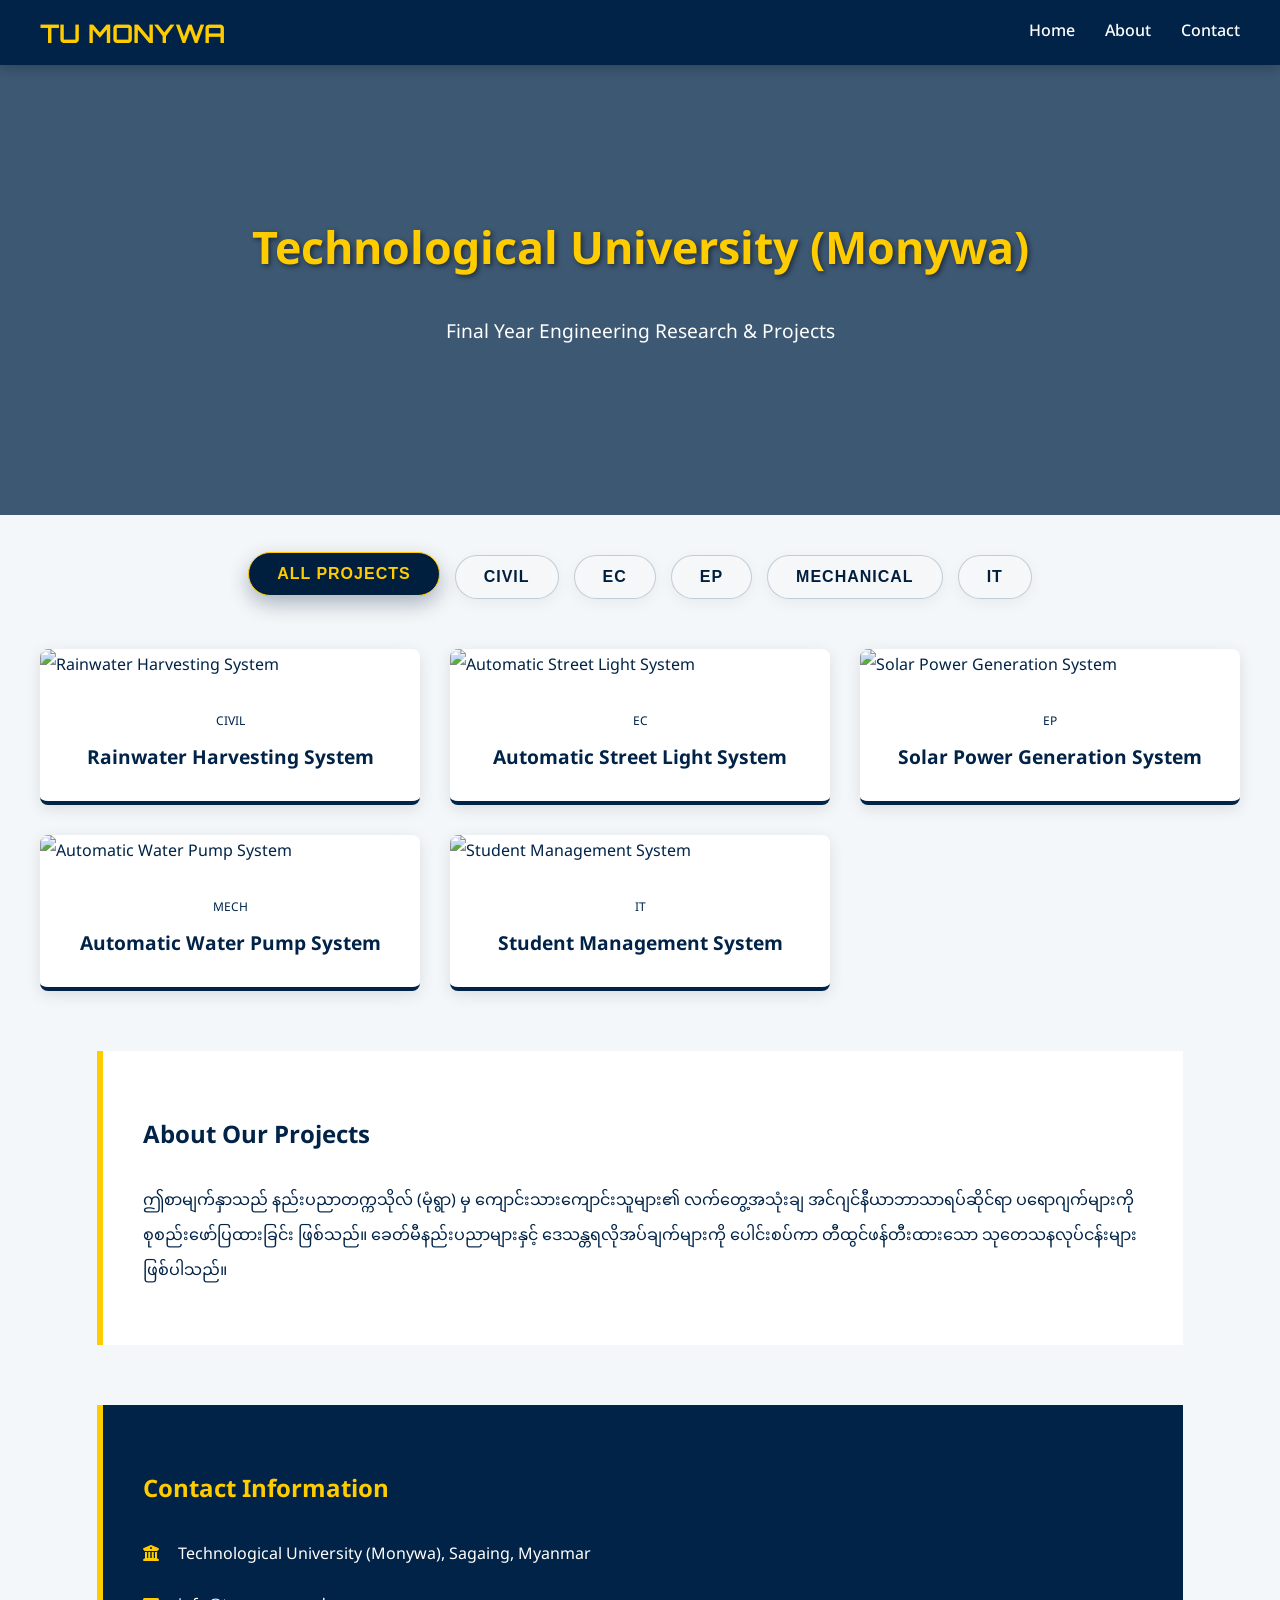
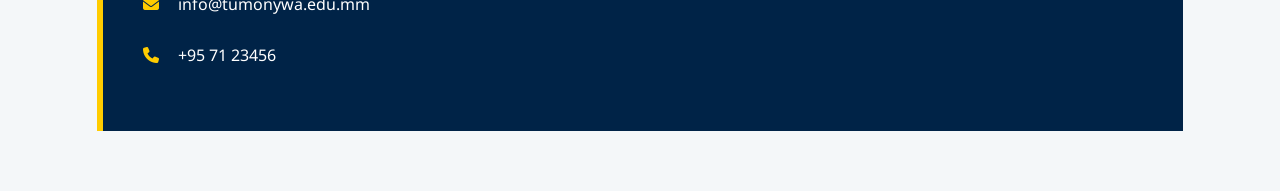
==== index.html @ b8387c73 "Add files via upload" ====
<!DOCTYPE html>
<html lang="my">
<head>
    <meta charset="UTF-8">
    <meta name="viewport" content="width=device-width, initial-scale=1.0">
    <title>TU Monywa | Engineering Projects</title>
    <link rel="stylesheet" href="style.css">
    <link rel="stylesheet" href="https://cdnjs.cloudflare.com/ajax/libs/font-awesome/6.4.0/css/all.min.css">
</head>
<body>

    <nav class="navbar">
        <div class="nav-container">
            <div class="nav-logo">TU MONYWA</div>
            <ul class="nav-links">
                <li><a href="index.html">Home</a></li>
                <li><a href="#about">About</a></li>
                <li><a href="#contact">Contact</a></li>
            </ul>
        </div>
    </nav>

    <header class="main-header">
        <div class="header-overlay">
            <h1>Technological University (Monywa)</h1>
            <p>Final Year Engineering Research & Projects</p>
        </div>
    </header>

    <div class="filter-wrapper">
        <div class="filter-container">
            <button class="btn active" onclick="filterSelection('all')">All Projects</button>
            <button class="btn" onclick="filterSelection('civil')">Civil</button>
            <button class="btn" onclick="filterSelection('ec')">EC</button>
            <button class="btn" onclick="filterSelection('ep')">EP</button>
            <button class="btn" onclick="filterSelection('mech')">Mechanical</button>
            <button class="btn" onclick="filterSelection('it')">IT</button>
        </div>
    </div>

    <main class="container" id="projectGrid"></main>

    <section id="about" class="info-section">
        <h2>About Our Projects</h2>
        <div class="info-content">
            <p>ဤစာမျက်နှာသည် နည်းပညာတက္ကသိုလ် (မုံရွာ) မှ ကျောင်းသားကျောင်းသူများ၏ လက်တွေ့အသုံးချ အင်ဂျင်နီယာဘာသာရပ်ဆိုင်ရာ ပရောဂျက်များကို စုစည်းဖော်ပြထားခြင်း ဖြစ်သည်။ ခေတ်မီနည်းပညာများနှင့် ဒေသန္တရလိုအပ်ချက်များကို ပေါင်းစပ်ကာ တီထွင်ဖန်တီးထားသော သုတေသနလုပ်ငန်းများ ဖြစ်ပါသည်။</p>
        </div>
    </section>

    <section id="contact" class="info-section dark-footer">
        <h2>Contact Information</h2>
        <div class="contact-grid">
            <p><i class="fas fa-university"></i> Technological University (Monywa), Sagaing, Myanmar</p>
            <p><i class="fas fa-envelope"></i> info@tumonywa.edu.mm</p>
            <p><i class="fas fa-phone"></i> +95 71 23456</p>
        </div>
    </section>

    <script src="script.js"></script>
    <script>window.onload = () => displayGrid(allProjects);</script>
</body>
</html>
---- style.css ----
@import url('https://fonts.googleapis.com/css2?family=Orbitron:wght@500;700&family=Noto+Sans+Myanmar:wght@300;400;700&display=swap');

:root {
    --tu-blue: #002347;       /* TU Monywa Dark Blue */
    --tu-gold: #ffcc00;       /* Gold Color */
    --tu-light-blue: #003d7a;
    --text-white: #ffffff;
    --bg-light: #f4f7f9;
}

body {
    margin: 0;
    font-family: 'Noto Sans Myanmar', sans-serif;
    background-color: var(--bg-light);
    color: var(--tu-blue);
}

/* Navbar */
.navbar {
    background: var(--tu-blue);
    padding: 15px 0;
    position: sticky;
    top: 0;
    z-index: 1000;
    box-shadow: 0 4px 10px rgba(0,0,0,0.2);
}

.nav-container {
    max-width: 1200px;
    margin: auto;
    display: flex;
    justify-content: space-between;
    align-items: center;
    padding: 0 20px;
}

.nav-logo {
    color: var(--tu-gold);
    font-family: 'Orbitron', sans-serif;
    font-size: 1.6rem;
    font-weight: bold;
}

.nav-links {
    list-style: none;
    display: flex;
    gap: 30px;
    margin: 0;
}

.nav-links a {
    color: var(--text-white);
    text-decoration: none;
    font-weight: 500;
    transition: 0.3s;
}

.nav-links a:hover {
    color: var(--tu-gold);
}

/* Header */
.main-header {
    height: 50vh;
    background: linear-gradient(rgba(0, 35, 71, 0.75), rgba(0, 35, 71, 0.75)),
                url('https://images.unsplash.com/photo-1562774053-701939374585?w=1200') center/cover;
    display: flex;
    justify-content: center;
    align-items: center;
    text-align: center;
}

.main-header h1 {
    color: var(--tu-gold);
    font-size: 2.8rem;
    margin: 0;
    text-shadow: 2px 2px 5px rgba(0,0,0,0.5);
}

.main-header p {
    color: var(--text-white);
    font-size: 1.2rem;
    margin-top: 10px;
}
/* Modern Filter Buttons */
.filter-wrapper {
    margin: 40px 0;
    text-align: center;
}

.filter-container {
    display: flex;
    justify-content: center;
    gap: 15px;
    flex-wrap: wrap;
}

.btn {
    background: rgba(255, 255, 255, 0.1); /* မှန်ကြည်ဒီဇိုင်း */
    border: 1px solid rgba(0, 31, 63, 0.2);
    color: #001f3f;
    padding: 12px 28px;
    font-size: 1rem;
    font-weight: 600;
    cursor: pointer;
    border-radius: 50px; /* ထောင့်ဝိုင်း (Pill Shape) */
    transition: all 0.4s ease;
    backdrop-filter: blur(5px);
    box-shadow: 0 4px 15px rgba(0, 0, 0, 0.05);
    text-transform: uppercase;
    letter-spacing: 1px;
}

/* Mouse တင်လိုက်ရင် သို့မဟုတ် ရွေးထားရင် ဖြစ်မယ့် Modern Look */
.btn.active, .btn:hover {
    background: #001f3f; /* TU Blue */
    color: #ffcc00; /* Gold */
    border-color: #ffcc00;
    transform: translateY(-3px); /* အပေါ်ကို အနည်းငယ် ကြွတက်လာမယ့် effect */
    box-shadow: 0 8px 20px rgba(0, 31, 63, 0.3);
}

/* Project Grid */
.container {
    max-width: 1200px;
    margin: 50px auto;
    display: grid;
    grid-template-columns: repeat(auto-fill, minmax(300px, 1fr));
    gap: 30px;
    padding: 0 20px;
}

.card {
    background: white;
    border-radius: 8px;
    overflow: hidden;
    box-shadow: 0 4px 15px rgba(0,0,0,0.1);
    cursor: pointer;
    transition: 0.3s;
    border-bottom: 4px solid var(--tu-blue);
}

.card:hover {
    transform: translateY(-10px);
    border-color: var(--tu-gold);
}

.card img { width: 100%; height: 200px; object-fit: cover; }
.card-info { padding: 20px; text-align: center; }
.card-info h3 { margin: 0; font-size: 1.2rem; }

/* Info Sections */
.info-section {
    max-width: 1000px;
    margin: 60px auto;
    padding: 40px;
    background: white;
    border-left: 6px solid var(--tu-gold);
}

.dark-footer {
    background: var(--tu-blue);
    color: white;
}

.dark-footer h2 { color: var(--tu-gold); }

.contact-grid i {
    color: var(--tu-gold);
    margin-right: 15px;
}

/* Responsive */
@media (max-width: 768px) {
    .main-header h1 { font-size: 1.8rem; }
    .nav-container { flex-direction: column; gap: 10px; }
}

/* Detail View Theme */
.detail-view {
    background-color: #1a2d42; /* ပုံထဲကအတိုင်း အပြာရင့်ရောင် */
    color: #ffffff;
    font-family: 'Noto Sans Myanmar', sans-serif;
    margin: 0;
    padding-bottom: 50px;
}

.detail-container {
    max-width: 1200px;
    margin: auto;
    padding: 20px;
}

/* Major Badge */
.major-badge-wrapper {
    margin-bottom: 20px;
}

.major-badge {
    background: #ffcc00;
    color: #1a2d42;
    display: inline-block;
    padding: 5px 25px;
    font-weight: bold;
    font-size: 0.9rem;
    clip-path: polygon(0 0, 100% 0, 90% 100%, 0% 100%); /* ပုံထဲကလို ပုံစံလေးရအောင် */
}

/* Header */
.detail-header h1 {
    font-size: 2.2rem;
    color: #ffcc00;
    margin-bottom: 40px;
}

/* Grid Layout (2 columns) */
.detail-grid {
    display: grid;
    grid-template-columns: 1fr 1fr; /* ကတ်ပြား ၂ ခု ယှဉ်ရပ်ရန် */
    gap: 30px;
}

/* Card Style (Matching your image) */
.detail-card {
    background: #0d1b2a; /* ကတ်ပြားအရောင် ပိုရင့်ရောင် */
    border: 1px solid #2a4158;
    border-radius: 12px;
    padding: 30px;
    box-shadow: 0 10px 30px rgba(0,0,0,0.3);
}

.detail-card h3 {
    color: #ffcc00; /* ရွှေရောင်ခေါင်းစဉ် */
    font-size: 1.25rem;
    margin-top: 0;
    display: flex;
    align-items: center;
    gap: 15px;
    border-bottom: 1px solid rgba(255, 204, 0, 0.2);
    padding-bottom: 15px;
}

.detail-card p {
    line-height: 1.8;
    color: #cfd8dc;
    font-size: 1.05rem;
}

/* List Styling */
.process-list {
    padding-left: 20px;
    list-style: none;
}

.process-list li::before {
    content: "•";
    color: #ffcc00;
    font-weight: bold;
    display: inline-block; 
    width: 1em;
    margin-left: -1em;
}

.process-list li {
    margin-bottom: 12px;
    color: #cfd8dc;
}



/* Card ထဲက ပုံကို Size Limit လုပ်ပြီး ညှိပေးခြင်း */
.project-image-preview {
    width: 100%;
    height: 350px; /* ဒီနေရာမှာ သင်အလိုရှိသလောက် အမြင့်ကို ကန့်သတ်နိုင်ပါတယ် */
    border-radius: 12px;
    overflow: hidden;
    border: 1px solid rgba(255, 204, 0, 0.2);
    box-shadow: 0 4px 15px rgba(0,0,0,0.3);
}

.project-image-preview img {
    width: 100%;
    height: 100%;
    /* အရေးကြီးဆုံးအပိုင်း: ပုံမပြတ်သွားဘဲ အကွက်ထဲ အချိုးကျဝင်စေရန် */
    object-fit: cover; 
    object-position: center;
    display: block;
}

.detail-grid {
    display: grid;
    grid-template-columns: 1fr 1fr; /* Desktop တွင် ဘေးချင်းယှဉ် */
    gap: 25px;
    align-items: stretch; /* ကတ်ပြားနှစ်ခု အမြင့်တူစေရန် */
}
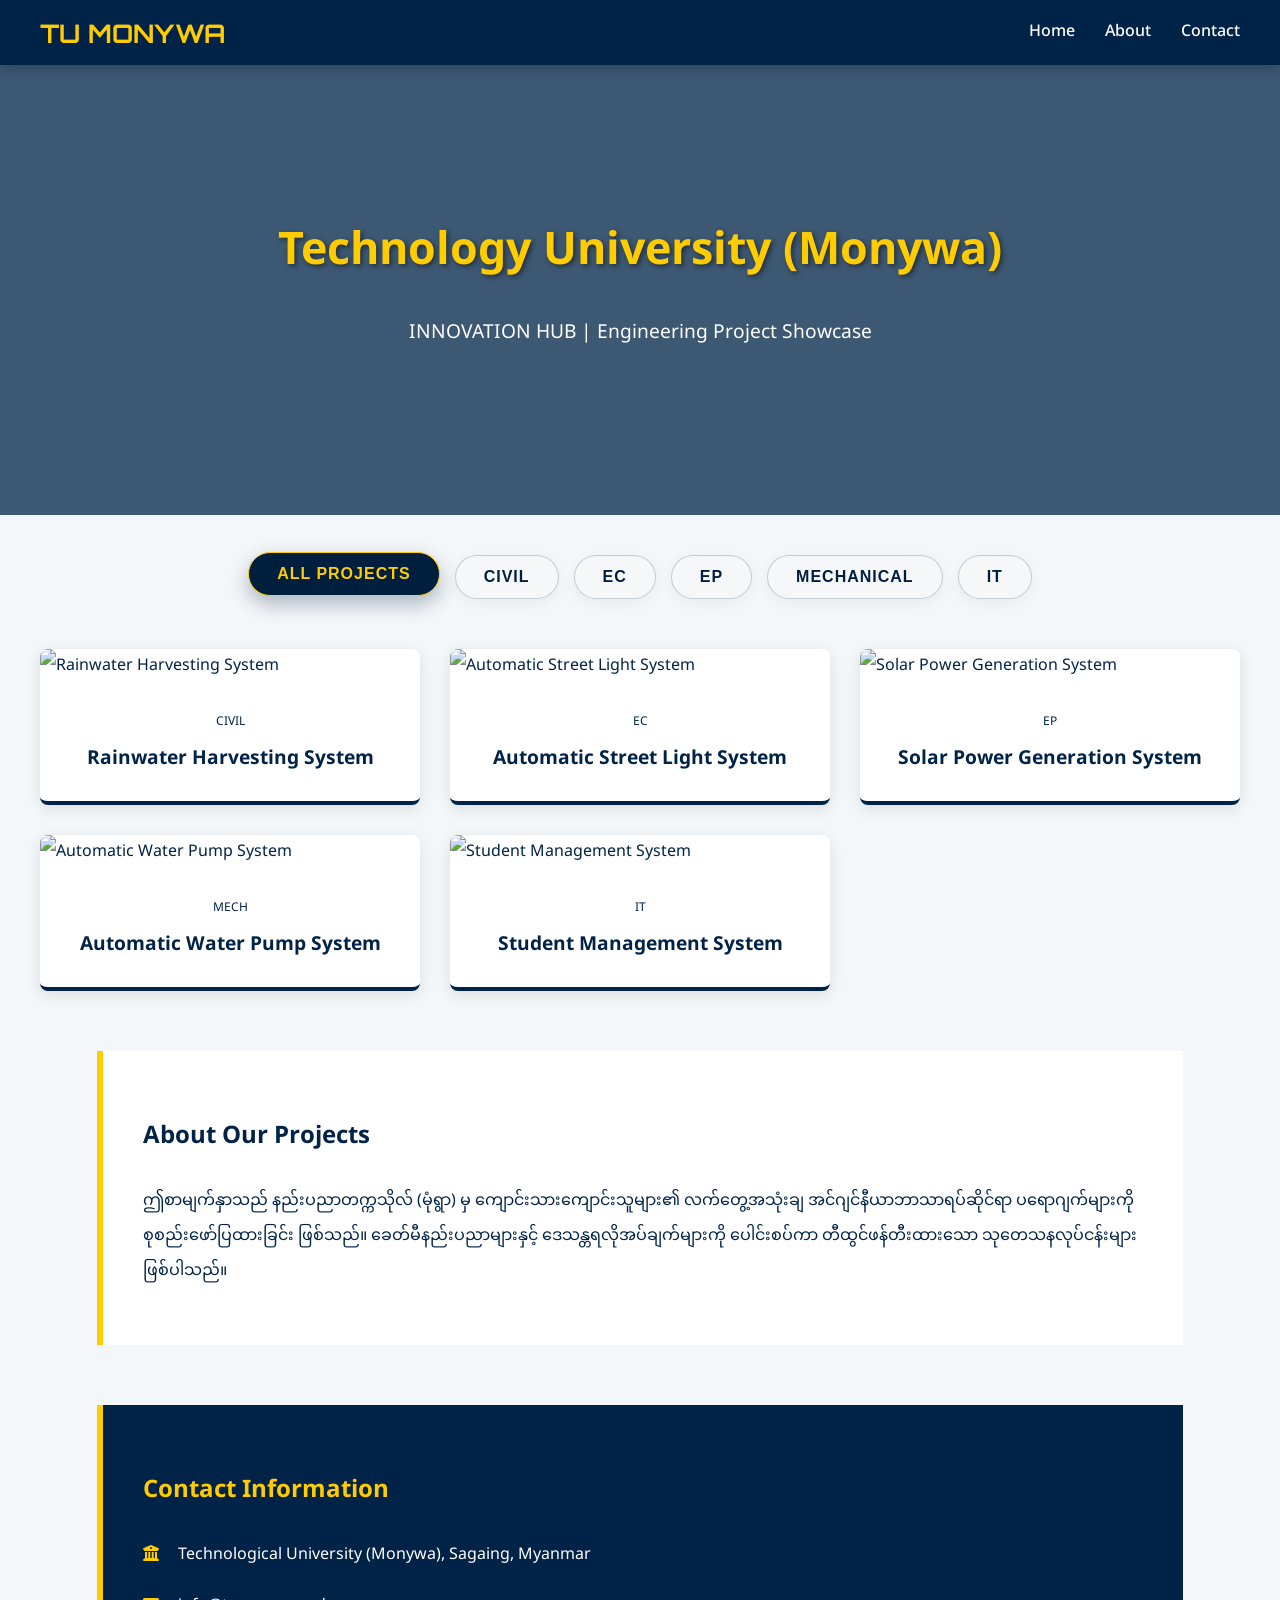
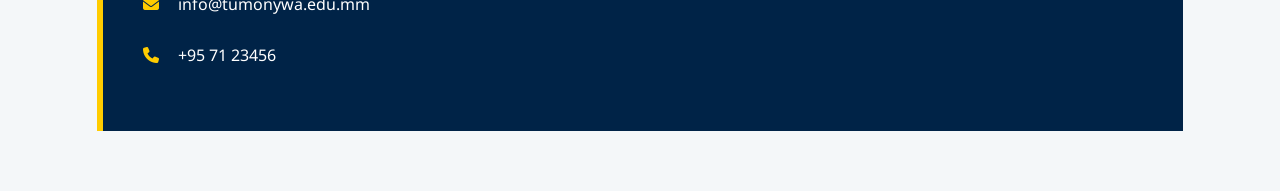
==== commit 8bd9969f: "index.html" ====
--- a/index.html
+++ b/index.html
@@ -12,6 +12,11 @@
     <nav class="navbar">
         <div class="nav-container">
             <div class="nav-logo">TU MONYWA</div>
+            
+            <div class="menu-toggle" id="mobile-menu">
+                <i class="fas fa-bars"></i>
+            </div>
+    
             <ul class="nav-links">
                 <li><a href="index.html">Home</a></li>
                 <li><a href="#about">About</a></li>
@@ -22,8 +27,8 @@
 
     <header class="main-header">
         <div class="header-overlay">
-            <h1>Technological University (Monywa)</h1>
-            <p>Final Year Engineering Research & Projects</p>
+            <h1>Technology University (Monywa)</h1>
+            <p>INNOVATION HUB | Engineering Project Showcase</p>
         </div>
     </header>
 
@@ -59,4 +64,4 @@
     <script src="script.js"></script>
     <script>window.onload = () => displayGrid(allProjects);</script>
 </body>
-</html>+        </html>
--- a/style.css
+++ b/style.css
@@ -286,10 +286,39 @@
     object-position: center;
     display: block;
 }
-
+/* --- Mobile View အတွက် အထူးပြင်ဆင်ချက် --- */
+@media (max-width: 768px) {
+    /* ၁။ Layout ကို တစ်တန်းတည်းဖြစ်အောင် ပြောင်းခြင်း */
+    .detail-grid {
+        grid-template-columns: 1fr !important; /* Column ၂ ခုကနေ ၁ ခုပဲ ထားပါမယ် */
+        gap: 20px;
+    }
+
+    /* ၂။ ပုံရဲ့ အမြင့်ကို ဖုန်းနဲ့ကိုက်အောင် ညှိခြင်း */
+    .project-image-preview {
+        height: 220px; /* ဖုန်းမှာ ပုံအရမ်းမရှည်နေအောင်ပါ */
+        margin-bottom: 10px;
+    }
+
+    /* ၃။ Header က စာလုံးအရွယ်အစားကို လျှော့ခြင်း */
+    .detail-header h1 {
+        font-size: 1.6rem;
+        margin-bottom: 20px;
+    }
+
+    /* ၄။ ကတ်ပြားတွေရဲ့ padding ကို နည်းနည်းလျှော့ခြင်း */
+    .detail-card {
+        padding: 20px;
+    }
+
+    /* ၅။ Container ဘေးကပ်မနေအောင် padding ထည့်ခြင်း */
+    .detail-container {
+        padding: 15px;
+    }
+}
 .detail-grid {
     display: grid;
     grid-template-columns: 1fr 1fr; /* Desktop တွင် ဘေးချင်းယှဉ် */
     gap: 25px;
     align-items: stretch; /* ကတ်ပြားနှစ်ခု အမြင့်တူစေရန် */
-}+}
